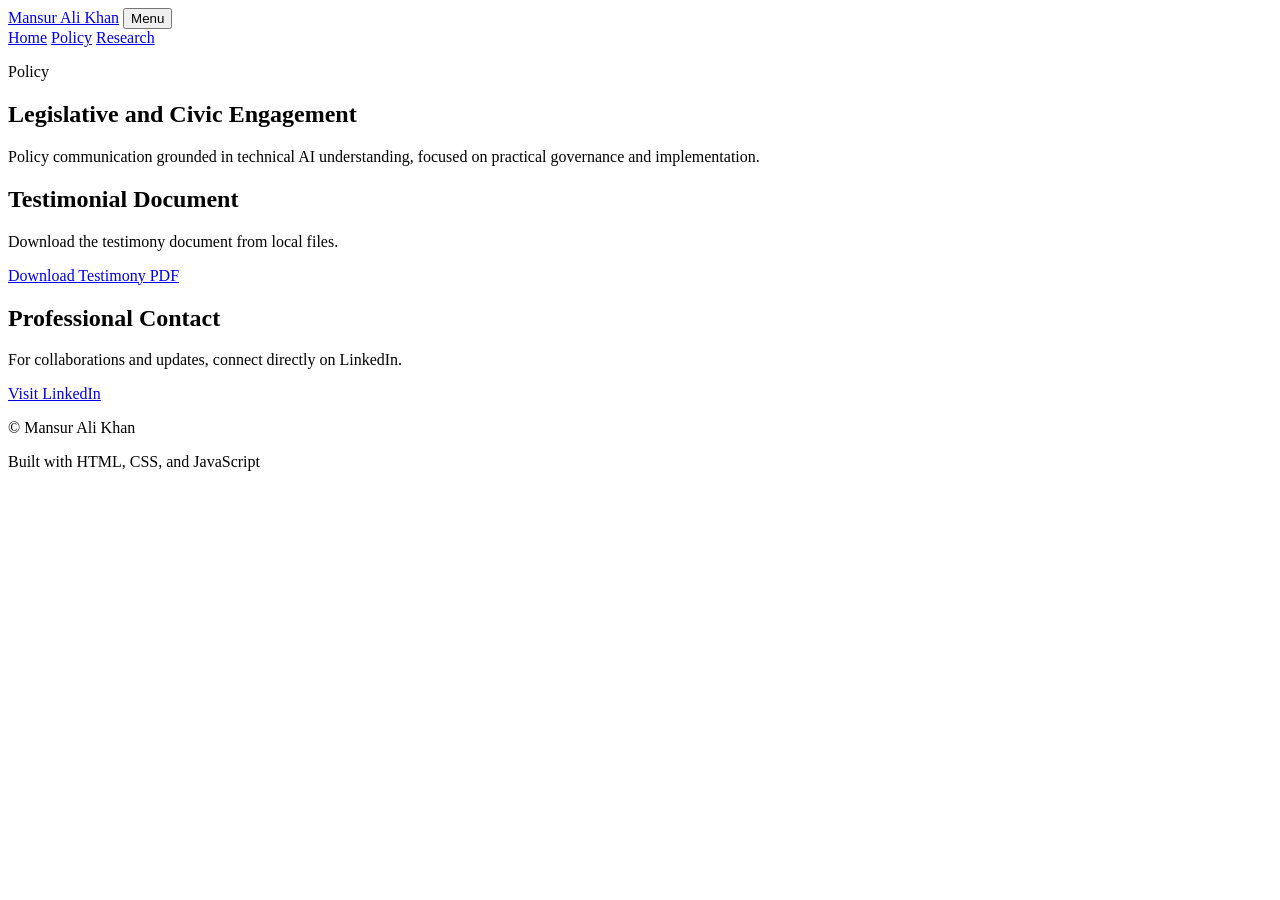
==== policy.html @ 7c9bc1f5 "Add personal site" ====
<!doctype html>
<html lang="en">
<head>
  <meta charset="UTF-8">
  <meta name="viewport" content="width=device-width, initial-scale=1.0">
  <title>Mansur Ali Khan | Policy</title>
  <link rel="preconnect" href="https://fonts.googleapis.com">
  <link rel="preconnect" href="https://fonts.gstatic.com" crossorigin>
  <link href="https://fonts.googleapis.com/css2?family=Source+Sans+3:wght@400;600;700&display=swap" rel="stylesheet">
  <link rel="stylesheet" href="styles.css">
</head>
<body>
  <header class="site-header">
    <div class="container nav-wrap">
      <a class="brand" href="index.html">Mansur Ali Khan</a>
      <button id="navToggle" class="nav-toggle" aria-label="Toggle navigation" aria-expanded="false">Menu</button>
      <nav id="mainNav" class="main-nav">
        <a href="index.html">Home</a>
        <a class="active" href="policy.html">Policy</a>
        <a href="research.html">Research</a>
      </nav>
    </div>
  </header>

  <main>
    <section class="section blue-bg">
      <div class="container">
        <p class="kicker">Policy</p>
        <h1>Legislative and Civic Engagement</h1>
        <p class="lead">
          Policy communication grounded in technical AI understanding, focused on practical governance and implementation.
        </p>
      </div>
    </section>

    <section class="section white-bg">
      <div class="container single-column">
        <article class="card policy-card">
          <h2>Testimonial Document</h2>
          <p>Download the testimony document from local files.</p>
          <a class="btn btn-blue" href="Khan - SB 5984 Testimony.pdf" download>Download Testimony PDF</a>
        </article>

        <article class="card policy-card">
          <h2>Professional Contact</h2>
          <p>For collaborations and updates, connect directly on LinkedIn.</p>
          <a class="btn btn-blue" href="https://www.linkedin.com/in/mansur-ali-khan/" target="_blank" rel="noopener noreferrer">Visit LinkedIn</a>
        </article>
      </div>
    </section>
  </main>

  <footer class="site-footer blue-bg">
    <div class="container footer-inner">
      <p>© <span id="year"></span> Mansur Ali Khan</p>
      <p>Built with HTML, CSS, and JavaScript</p>
    </div>
  </footer>

  <script src="script.js"></script>
</body>
</html>
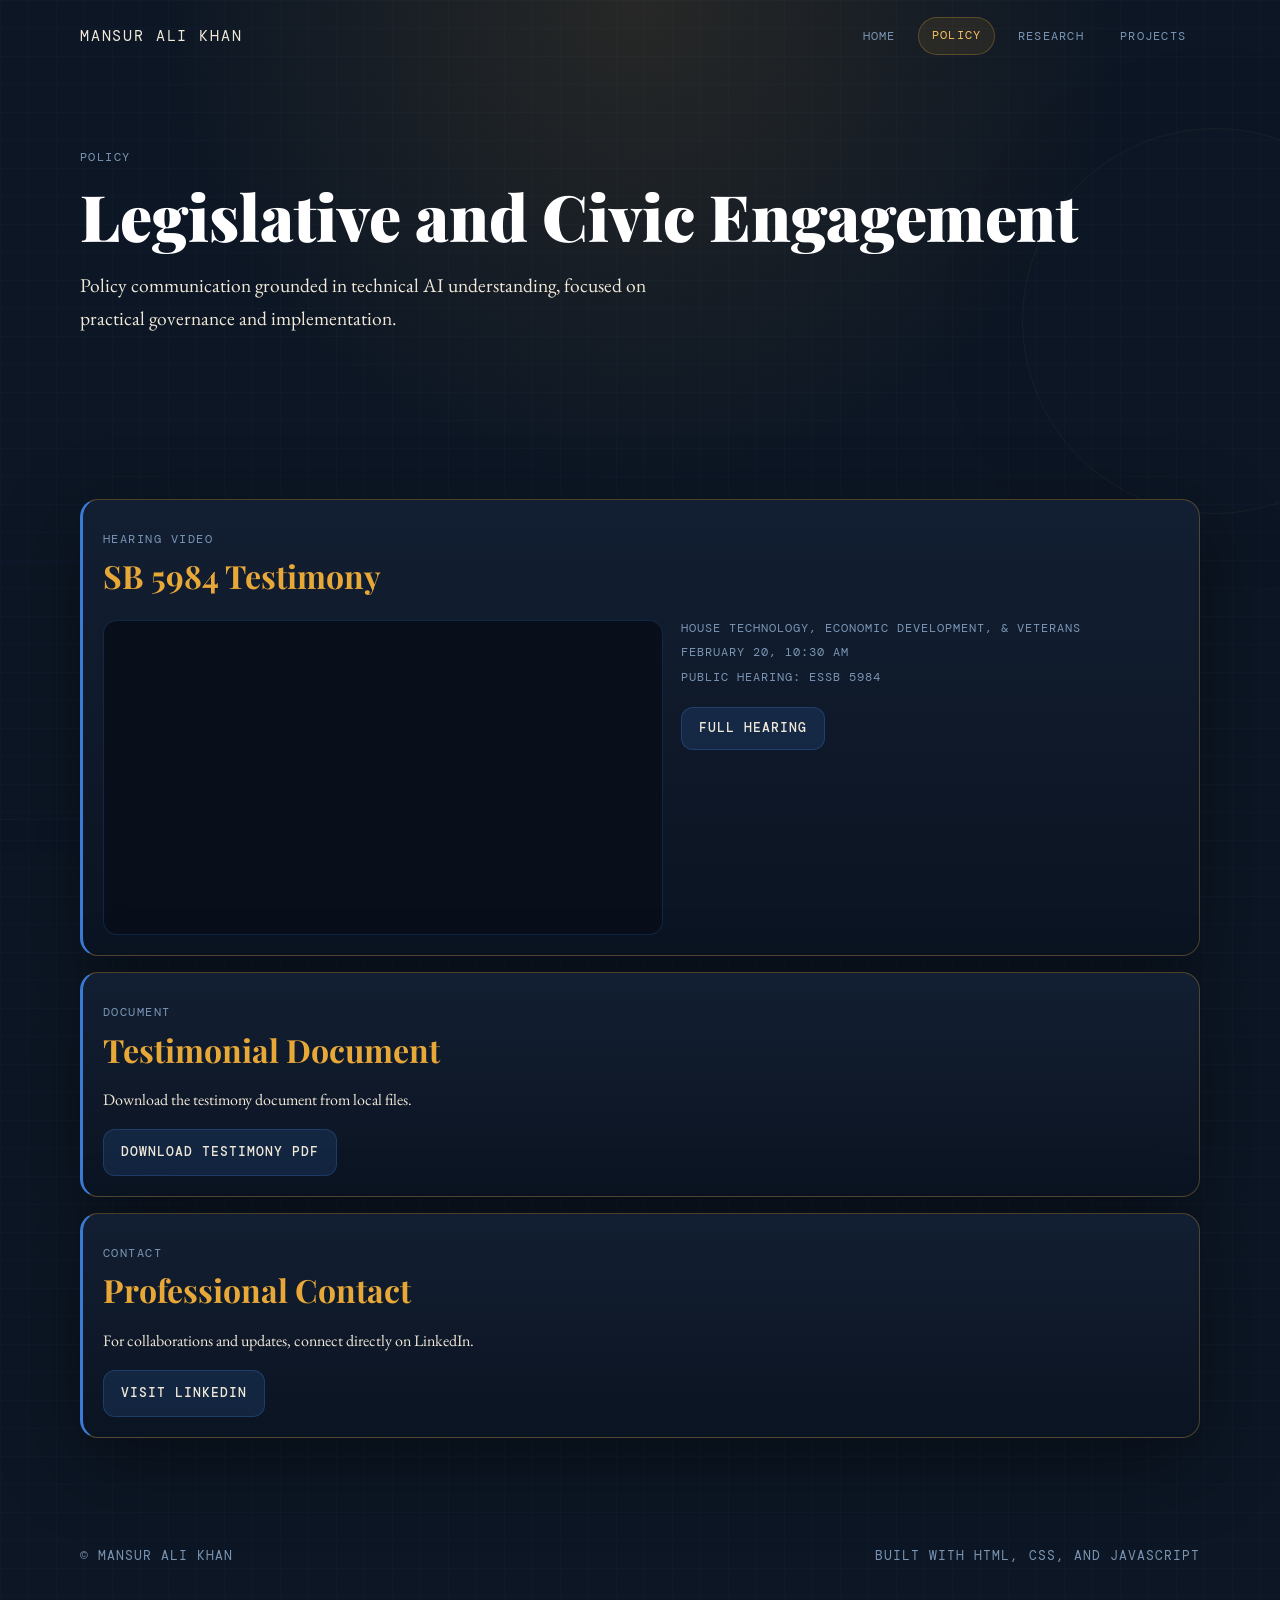
==== commit edae45f8: "Update policy hearing embed and links" ====
--- a/policy.html
+++ b/policy.html
@@ -6,10 +6,10 @@
   <title>Mansur Ali Khan | Policy</title>
   <link rel="preconnect" href="https://fonts.googleapis.com">
   <link rel="preconnect" href="https://fonts.gstatic.com" crossorigin>
-  <link href="https://fonts.googleapis.com/css2?family=Source+Sans+3:wght@400;600;700&display=swap" rel="stylesheet">
+  <link href="https://fonts.googleapis.com/css2?family=DM+Mono:wght@400;500&family=EB+Garamond:ital,wght@0,400;0,500;1,400&family=Playfair+Display:wght@700;900&display=swap" rel="stylesheet">
   <link rel="stylesheet" href="styles.css">
 </head>
-<body>
+<body class="page-policy">
   <header class="site-header">
     <div class="container nav-wrap">
       <a class="brand" href="index.html">Mansur Ali Khan</a>
@@ -18,6 +18,7 @@
         <a href="index.html">Home</a>
         <a class="active" href="policy.html">Policy</a>
         <a href="research.html">Research</a>
+        <a href="projects.html">Projects</a>
       </nav>
     </div>
   </header>
@@ -36,12 +37,35 @@
     <section class="section white-bg">
       <div class="container single-column">
         <article class="card policy-card">
+          <p class="kicker">Hearing Video</p>
+          <h2>SB 5984 Testimony</h2>
+          <div class="policy-media-grid">
+            <iframe
+              class="policy-video"
+              src="https://www.youtube.com/embed/TuLaVNf_Ej4?si=9DZX_VPjr6mwvEHt"
+              title="SB 5984 Testimony YouTube video player"
+              allow="accelerometer; autoplay; clipboard-write; encrypted-media; gyroscope; picture-in-picture; web-share"
+              referrerpolicy="strict-origin-when-cross-origin"
+              allowfullscreen
+            ></iframe>
+            <div class="entry-meta policy-hearing-meta">
+              <span>House Technology, Economic Development, &amp; Veterans</span>
+              <span>February 20, 10:30 am</span>
+              <span>Public Hearing: ESSB 5984</span>
+              <a class="btn btn-blue" href="https://tvw.org/video/house-technology-economic-development-veterans-2026021286/" target="_blank" rel="noopener noreferrer">Full Hearing</a>
+            </div>
+          </div>
+        </article>
+
+        <article class="card policy-card">
+          <p class="kicker">Document</p>
           <h2>Testimonial Document</h2>
           <p>Download the testimony document from local files.</p>
           <a class="btn btn-blue" href="Khan - SB 5984 Testimony.pdf" download>Download Testimony PDF</a>
         </article>
 
         <article class="card policy-card">
+          <p class="kicker">Contact</p>
           <h2>Professional Contact</h2>
           <p>For collaborations and updates, connect directly on LinkedIn.</p>
           <a class="btn btn-blue" href="https://www.linkedin.com/in/mansur-ali-khan/" target="_blank" rel="noopener noreferrer">Visit LinkedIn</a>
--- a/styles.css
+++ b/styles.css
@@ -0,0 +1,542 @@
+:root {
+  --bg: #0c1624;
+  --panel: #131f33;
+  --panel-deep: #080f1a;
+  --accent: #e8a838;
+  --accent-soft: #f5c060;
+  --text: #f0e8d8;
+  --white: #ffffff;
+  --muted: #7a96b4;
+  --info: #3a7bd5;
+  --danger: #c0392b;
+  --success: #3d9e6a;
+  --border: rgba(232, 168, 56, 0.3);
+  --shadow: 0 24px 80px rgba(0, 0, 0, 0.38);
+}
+
+* {
+  box-sizing: border-box;
+}
+
+html {
+  scroll-behavior: smooth;
+}
+
+body {
+  margin: 0;
+  font-family: "EB Garamond", Georgia, serif;
+  color: var(--text);
+  background:
+    linear-gradient(rgba(58, 123, 213, 0.035) 1px, transparent 1px),
+    linear-gradient(90deg, rgba(58, 123, 213, 0.035) 1px, transparent 1px),
+    radial-gradient(circle at top, rgba(232, 168, 56, 0.12), transparent 28%),
+    var(--bg);
+  background-size: 28px 28px, 28px 28px, auto, auto;
+  line-height: 1.7;
+  min-height: 100vh;
+}
+
+body::before,
+body::after {
+  content: "";
+  position: fixed;
+  inset: auto;
+  pointer-events: none;
+  z-index: 0;
+  opacity: 0.05;
+}
+
+body::before {
+  top: 8rem;
+  right: -8rem;
+  width: 24rem;
+  height: 24rem;
+  border: 1px solid var(--accent-soft);
+  border-radius: 50%;
+  box-shadow:
+    0 0 0 2.5rem transparent,
+    0 0 0 5rem rgba(245, 192, 96, 0.08),
+    0 0 0 7.5rem transparent;
+}
+
+body::after {
+  left: -3rem;
+  bottom: 5rem;
+  width: 16rem;
+  height: 16rem;
+  border: 1px solid var(--info);
+  box-shadow:
+    2rem 2rem 0 rgba(58, 123, 213, 0.08),
+    4rem 4rem 0 rgba(58, 123, 213, 0.04);
+}
+
+a {
+  color: var(--accent-soft);
+}
+
+.container {
+  position: relative;
+  z-index: 1;
+  width: min(1120px, 92%);
+  margin: 0 auto;
+}
+
+.site-header {
+  position: sticky;
+  top: 0;
+  z-index: 100;
+  backdrop-filter: blur(0);
+  background: transparent;
+  border-bottom: 1px solid transparent;
+  transition:
+    background-color 180ms ease,
+    border-color 180ms ease,
+    backdrop-filter 180ms ease,
+    box-shadow 180ms ease;
+}
+
+.site-header.scrolled {
+  backdrop-filter: blur(14px);
+  background: rgba(8, 15, 26, 0.86);
+  border-bottom-color: rgba(232, 168, 56, 0.18);
+  box-shadow: 0 8px 30px rgba(0, 0, 0, 0.18);
+}
+
+.nav-wrap {
+  display: flex;
+  align-items: center;
+  justify-content: space-between;
+  min-height: 74px;
+  gap: 1rem;
+}
+
+.brand {
+  font-family: "DM Mono", monospace;
+  font-size: 0.95rem;
+  letter-spacing: 0.12em;
+  text-transform: uppercase;
+  color: var(--text);
+  text-decoration: none;
+}
+
+.main-nav {
+  display: flex;
+  gap: 0.55rem;
+}
+
+.main-nav a {
+  color: var(--muted);
+  text-decoration: none;
+  padding: 0.45rem 0.8rem;
+  border: 1px solid transparent;
+  border-radius: 999px;
+  font-family: "DM Mono", monospace;
+  font-size: 0.78rem;
+  text-transform: uppercase;
+  letter-spacing: 0.1em;
+  transition:
+    color 160ms ease,
+    border-color 160ms ease,
+    background-color 160ms ease,
+    transform 160ms ease;
+}
+
+.main-nav a.active,
+.main-nav a:hover {
+  color: var(--accent-soft);
+  background: rgba(232, 168, 56, 0.09);
+  border-color: rgba(232, 168, 56, 0.28);
+  transform: translateY(-1px);
+}
+
+.nav-toggle {
+  display: none;
+  border: 1px solid rgba(232, 168, 56, 0.28);
+  background: transparent;
+  color: var(--text);
+  border-radius: 10px;
+  padding: 0.45rem 0.7rem;
+  font: inherit;
+}
+
+.section,
+.hero {
+  padding: 4.5rem 0;
+}
+
+.hero {
+  padding-top: 5.5rem;
+}
+
+.hero h1,
+.section h1 {
+  margin: 0 0 1rem;
+  line-height: 1.06;
+  font-family: "Playfair Display", Georgia, serif;
+  font-weight: 900;
+  color: var(--white);
+  text-wrap: balance;
+}
+
+.hero h1 {
+  max-width: 11ch;
+  font-size: clamp(2.4rem, 4vw, 3rem);
+}
+
+.section h1 {
+  font-size: clamp(2.4rem, 5vw, 4.2rem);
+}
+
+.hero p,
+.lead {
+  max-width: 68ch;
+  font-size: 1.22rem;
+  color: var(--text);
+}
+
+.kicker {
+  font-family: "DM Mono", monospace;
+  text-transform: uppercase;
+  letter-spacing: 0.12em;
+  font-size: 0.77rem;
+  margin: 0 0 0.85rem;
+  color: var(--muted);
+}
+
+.blue-bg,
+.white-bg {
+  background: transparent;
+  color: var(--text);
+}
+
+.hero-grid {
+  display: grid;
+  grid-template-columns: minmax(0, 1.45fr) minmax(290px, 0.8fr);
+  gap: 1.5rem;
+  align-items: stretch;
+}
+
+.hero-copy,
+.highlight-card,
+.card,
+.bibtex-details {
+  position: relative;
+  background: linear-gradient(180deg, rgba(19, 31, 51, 0.98), rgba(11, 20, 34, 0.98));
+  border: 1px solid var(--border);
+  border-radius: 18px;
+  box-shadow: var(--shadow);
+}
+
+.hero-copy,
+.highlight-card,
+.card {
+  overflow: hidden;
+}
+
+.hero-copy {
+  padding: 1.5rem;
+  border-left: 3px solid var(--accent);
+}
+
+.highlight-card {
+  padding: 1.4rem;
+  border-left: 3px solid var(--info);
+}
+
+.highlight-card h2 {
+  margin: 0 0 0.8rem;
+  font-family: "Playfair Display", Georgia, serif;
+  font-size: 1.9rem;
+  color: var(--accent);
+}
+
+.highlight-card a {
+  color: var(--accent-soft);
+  font-family: "DM Mono", monospace;
+  font-size: 0.8rem;
+  letter-spacing: 0.08em;
+  text-transform: uppercase;
+}
+
+.hero-meta {
+  display: flex;
+  flex-wrap: wrap;
+  gap: 0.55rem;
+  margin: 1rem 0 0;
+}
+
+.hero-meta span,
+.entry-meta {
+  display: inline-flex;
+  align-items: center;
+  gap: 0.4rem;
+  font-family: "DM Mono", monospace;
+  font-size: 0.78rem;
+  line-height: 1.4;
+  text-transform: uppercase;
+  letter-spacing: 0.08em;
+  color: var(--muted);
+}
+
+.hero-meta span {
+  padding: 0.4rem 0.55rem;
+  border-radius: 999px;
+  border: 1px solid rgba(232, 168, 56, 0.22);
+  background: rgba(8, 15, 26, 0.55);
+}
+
+.btn-row {
+  margin-top: 1.4rem;
+  display: flex;
+  gap: 0.8rem;
+  flex-wrap: wrap;
+}
+
+.btn {
+  display: inline-block;
+  padding: 0.72rem 1.05rem;
+  border-radius: 12px;
+  text-decoration: none;
+  font-family: "DM Mono", monospace;
+  font-size: 0.8rem;
+  font-weight: 500;
+  letter-spacing: 0.08em;
+  text-transform: uppercase;
+  border: 1px solid transparent;
+  transition:
+    transform 160ms ease,
+    border-color 160ms ease,
+    background-color 160ms ease,
+    color 160ms ease;
+}
+
+.btn:hover {
+  transform: translateY(-1px);
+}
+
+.btn-gold {
+  background: var(--accent);
+  color: #111111;
+}
+
+.btn-outline {
+  border-color: rgba(240, 232, 216, 0.28);
+  color: var(--text);
+  background: rgba(19, 31, 51, 0.38);
+}
+
+.btn-blue {
+  background: rgba(58, 123, 213, 0.16);
+  border-color: rgba(58, 123, 213, 0.28);
+  color: var(--text);
+}
+
+.card a.btn-blue {
+  color: var(--text);
+}
+
+.card-grid {
+  display: grid;
+  grid-template-columns: repeat(2, minmax(0, 1fr));
+  gap: 1rem;
+}
+
+.single-column {
+  display: grid;
+  gap: 1rem;
+}
+
+.card {
+  padding: 1.25rem;
+  border-left: 3px solid var(--accent);
+}
+
+.policy-card {
+  border-left-color: var(--info);
+}
+
+.policy-card p + .btn {
+  display: inline-block;
+  margin-top: 1rem;
+}
+
+.policy-media-grid {
+  display: grid;
+  grid-template-columns: minmax(460px, 560px) minmax(260px, 1fr);
+  gap: 1.15rem;
+  align-items: start;
+  margin-top: 1rem;
+}
+
+.policy-video {
+  width: 100%;
+  max-width: 560px;
+  display: block;
+  justify-self: start;
+  border-radius: 14px;
+  border: 1px solid rgba(58, 123, 213, 0.22);
+  background: var(--panel-deep);
+  aspect-ratio: 16 / 9;
+  min-height: 315px;
+}
+
+.policy-hearing-meta {
+  display: grid;
+  gap: 0.45rem;
+  margin-top: 0;
+  align-content: start;
+}
+
+.policy-hearing-meta .btn {
+  margin-top: 0.8rem;
+  justify-self: start;
+}
+
+.research-card {
+  border-left-color: var(--accent);
+}
+
+.card h2,
+.card h3 {
+  margin: 0;
+  font-family: "Playfair Display", Georgia, serif;
+  color: var(--accent);
+}
+
+.card h2 {
+  font-size: 2rem;
+}
+
+.card h3 {
+  font-size: 1.65rem;
+}
+
+.card p {
+  margin: 0.55rem 0 0;
+}
+
+.card a {
+  color: var(--accent-soft);
+  font-family: "DM Mono", monospace;
+  font-size: 0.8rem;
+  letter-spacing: 0.08em;
+  text-transform: uppercase;
+  text-decoration: none;
+}
+
+.link-row {
+  display: flex;
+  flex-wrap: wrap;
+  gap: 0.85rem;
+  margin-top: 0.9rem;
+}
+
+.link-row a {
+  padding: 0.45rem 0.55rem;
+  border: 1px solid rgba(232, 168, 56, 0.22);
+  border-radius: 999px;
+  background: rgba(8, 15, 26, 0.48);
+}
+
+.bibtex-details {
+  margin-top: 0.9rem;
+  padding: 0.8rem 0.95rem;
+  border-left: 3px solid var(--danger);
+  background: linear-gradient(180deg, rgba(8, 15, 26, 0.98), rgba(11, 20, 34, 0.98));
+}
+
+.bibtex-details summary {
+  cursor: pointer;
+  color: var(--muted);
+  font-family: "DM Mono", monospace;
+  font-size: 0.8rem;
+  letter-spacing: 0.08em;
+  text-transform: uppercase;
+}
+
+.bibtex-details pre {
+  margin: 0.8rem 0 0;
+  white-space: pre-wrap;
+  word-break: break-word;
+  font-family: "DM Mono", monospace;
+  font-size: 0.88rem;
+  color: var(--text);
+}
+
+.site-footer {
+  padding: 1.4rem 0 2.8rem;
+}
+
+.footer-inner {
+  display: flex;
+  justify-content: space-between;
+  gap: 1rem;
+  flex-wrap: wrap;
+  font-family: "DM Mono", monospace;
+  font-size: 0.8rem;
+  text-transform: uppercase;
+  letter-spacing: 0.08em;
+  color: var(--muted);
+}
+
+@media (max-width: 920px) {
+  .hero-grid,
+  .card-grid {
+    grid-template-columns: 1fr;
+  }
+
+  .hero h1 {
+    max-width: 14ch;
+  }
+}
+
+@media (max-width: 760px) {
+  .policy-media-grid {
+    grid-template-columns: 1fr;
+  }
+
+  .policy-video {
+    min-height: 220px;
+  }
+}
+
+@media (max-width: 700px) {
+  .section,
+  .hero {
+    padding: 3.5rem 0;
+  }
+
+  .nav-toggle {
+    display: inline-block;
+  }
+
+  .main-nav {
+    position: absolute;
+    right: 4%;
+    top: 66px;
+    background: rgba(8, 15, 26, 0.96);
+    border: 1px solid var(--border);
+    border-radius: 12px;
+    padding: 0.6rem;
+    display: none;
+    flex-direction: column;
+    min-width: 170px;
+    box-shadow: var(--shadow);
+  }
+
+  .main-nav.open {
+    display: flex;
+  }
+
+  .hero-copy,
+  .highlight-card,
+  .card,
+  .bibtex-details {
+    border-radius: 14px;
+  }
+
+  .hero h1,
+  .section h1 {
+    line-height: 1.1;
+  }
+}
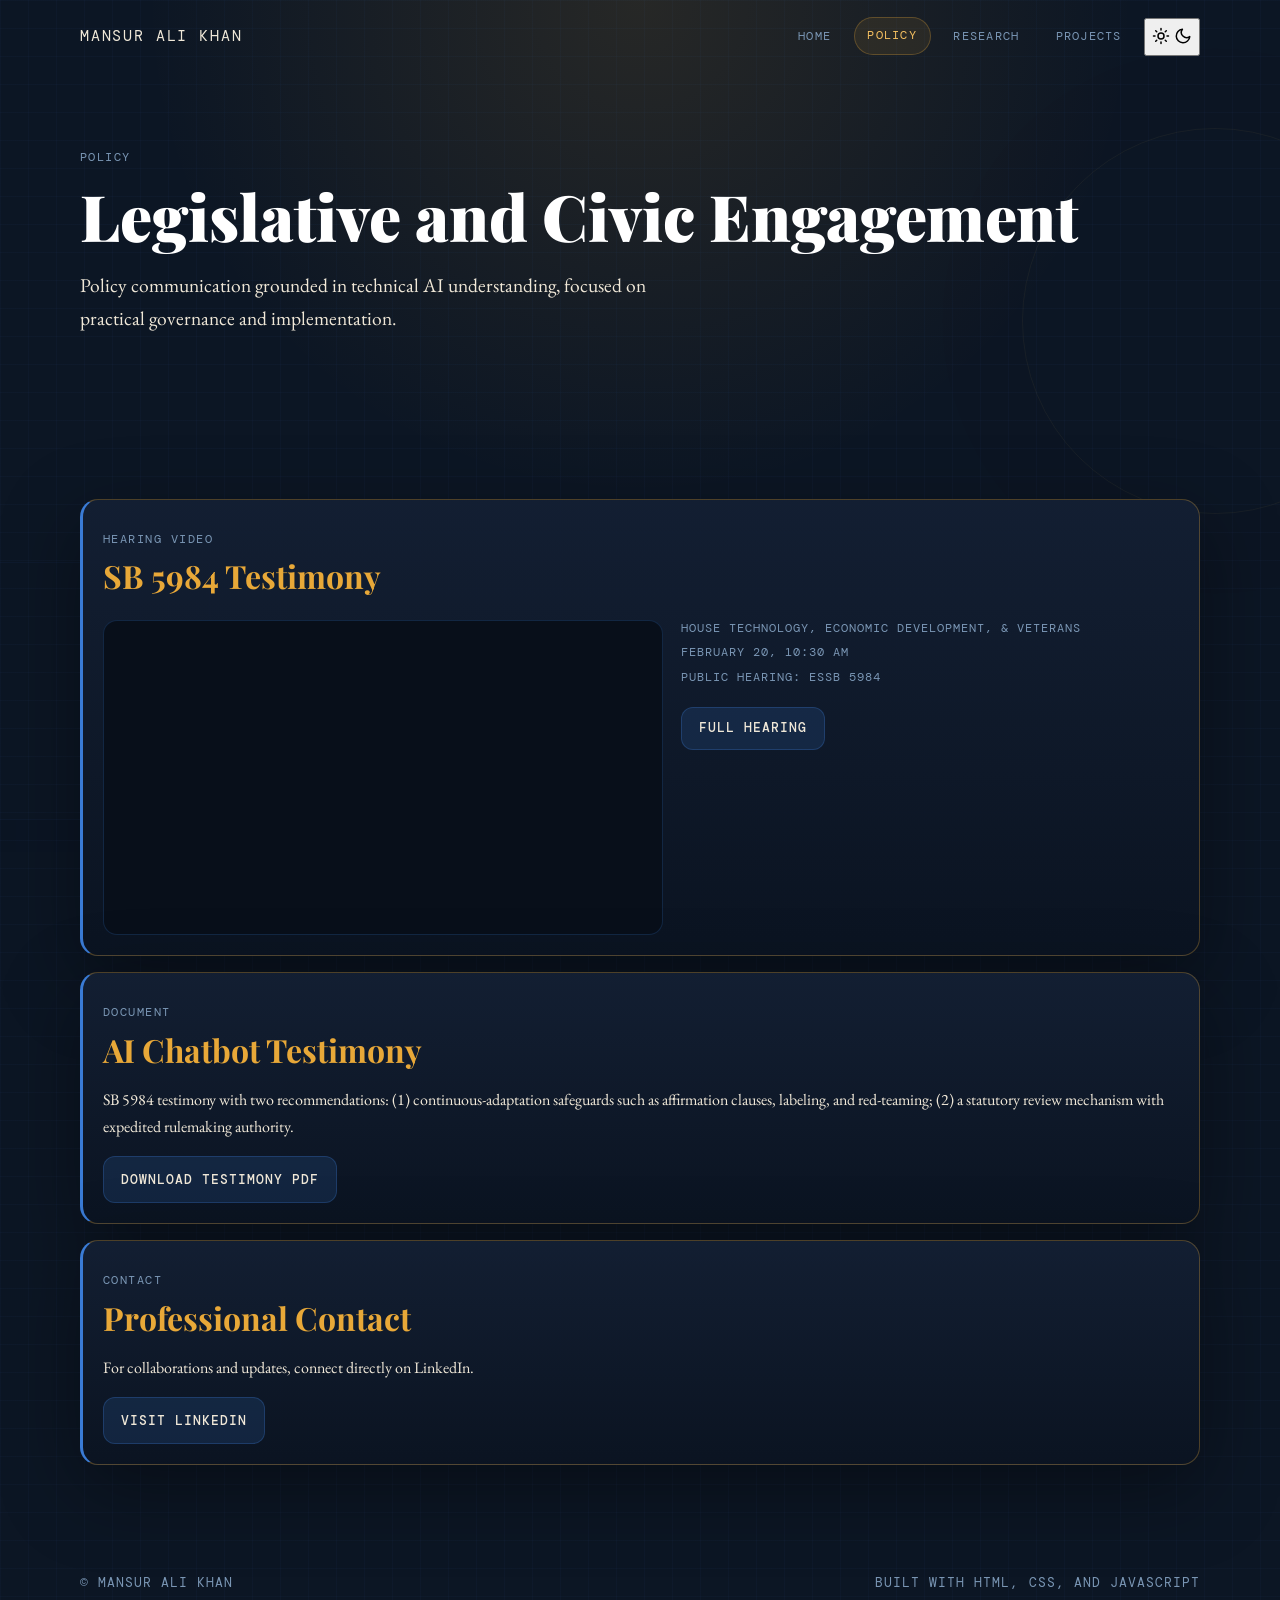
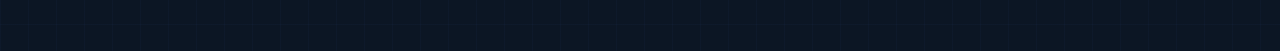
==== commit b18fcaa7: "Add SVG favicon (Average serif M) Co-Authored-By: Claude Opus 4.7 (1M context) <noreply@anthropic.co" ====
--- a/policy.html
+++ b/policy.html
@@ -1,12 +1,13 @@
 <!doctype html>
-<html lang="en">
+<html lang="en" data-theme="light">
 <head>
   <meta charset="UTF-8">
-  <meta name="viewport" content="width=device-width, initial-scale=1.0">
+  <link rel="icon" type="image/svg+xml" href="favicon.svg"><meta name="viewport" content="width=device-width, initial-scale=1.0">
   <title>Mansur Ali Khan | Policy</title>
   <link rel="preconnect" href="https://fonts.googleapis.com">
   <link rel="preconnect" href="https://fonts.gstatic.com" crossorigin>
   <link href="https://fonts.googleapis.com/css2?family=DM+Mono:wght@400;500&family=EB+Garamond:ital,wght@0,400;0,500;1,400&family=Playfair+Display:wght@700;900&display=swap" rel="stylesheet">
+  <script>(function(){try{var t=localStorage.getItem("theme");if(t==="dark"||t==="light")document.documentElement.setAttribute("data-theme",t);}catch(e){}})();</script>
   <link rel="stylesheet" href="styles.css">
 </head>
 <body class="page-policy">
@@ -19,6 +20,10 @@
         <a class="active" href="policy.html">Policy</a>
         <a href="research.html">Research</a>
         <a href="projects.html">Projects</a>
+        <button id="themeToggle" class="theme-toggle" type="button" aria-label="Toggle color theme" title="Toggle color theme">
+          <svg class="theme-icon-sun" viewBox="0 0 24 24" width="18" height="18" fill="none" stroke="currentColor" stroke-width="2" stroke-linecap="round" stroke-linejoin="round" aria-hidden="true"><circle cx="12" cy="12" r="4"/><path d="M12 2v2M12 20v2M4.93 4.93l1.41 1.41M17.66 17.66l1.41 1.41M2 12h2M20 12h2M4.93 19.07l1.41-1.41M17.66 6.34l1.41-1.41"/></svg>
+          <svg class="theme-icon-moon" viewBox="0 0 24 24" width="18" height="18" fill="none" stroke="currentColor" stroke-width="2" stroke-linecap="round" stroke-linejoin="round" aria-hidden="true"><path d="M21 12.79A9 9 0 1 1 11.21 3 7 7 0 0 0 21 12.79z"/></svg>
+        </button>
       </nav>
     </div>
   </header>
@@ -59,8 +64,8 @@
 
         <article class="card policy-card">
           <p class="kicker">Document</p>
-          <h2>Testimonial Document</h2>
-          <p>Download the testimony document from local files.</p>
+          <h2>AI Chatbot Testimony</h2>
+          <p>SB 5984 testimony with two recommendations: (1) continuous-adaptation safeguards such as affirmation clauses, labeling, and red-teaming; (2) a statutory review mechanism with expedited rulemaking authority.</p>
           <a class="btn btn-blue" href="Khan - SB 5984 Testimony.pdf" download>Download Testimony PDF</a>
         </article>
 
--- a/styles.css
+++ b/styles.css
@@ -179,7 +179,6 @@
 }
 
 .hero h1 {
-  max-width: 11ch;
   font-size: clamp(2.4rem, 4vw, 3rem);
 }
 
@@ -463,6 +462,38 @@
   color: var(--text);
 }
 
+.coverage-list {
+  list-style: none;
+  margin: 1rem 0 0;
+  padding: 0;
+  display: grid;
+  gap: 0.6rem;
+}
+
+.coverage-list li {
+  display: flex;
+  flex-wrap: wrap;
+  align-items: baseline;
+  gap: 0.6rem 1rem;
+  padding: 0.85rem 1rem;
+  background: linear-gradient(180deg, rgba(19, 31, 51, 0.98), rgba(11, 20, 34, 0.98));
+  border: 1px solid var(--border);
+  border-left: 3px solid var(--accent);
+  border-radius: 12px;
+}
+
+.coverage-list a {
+  font-weight: 500;
+}
+
+.coverage-source {
+  font-family: "DM Mono", monospace;
+  font-size: 0.78rem;
+  text-transform: uppercase;
+  letter-spacing: 0.08em;
+  color: var(--muted);
+}
+
 .site-footer {
   padding: 1.4rem 0 2.8rem;
 }
@@ -485,9 +516,6 @@
     grid-template-columns: 1fr;
   }
 
-  .hero h1 {
-    max-width: 14ch;
-  }
 }
 
 @media (max-width: 760px) {
